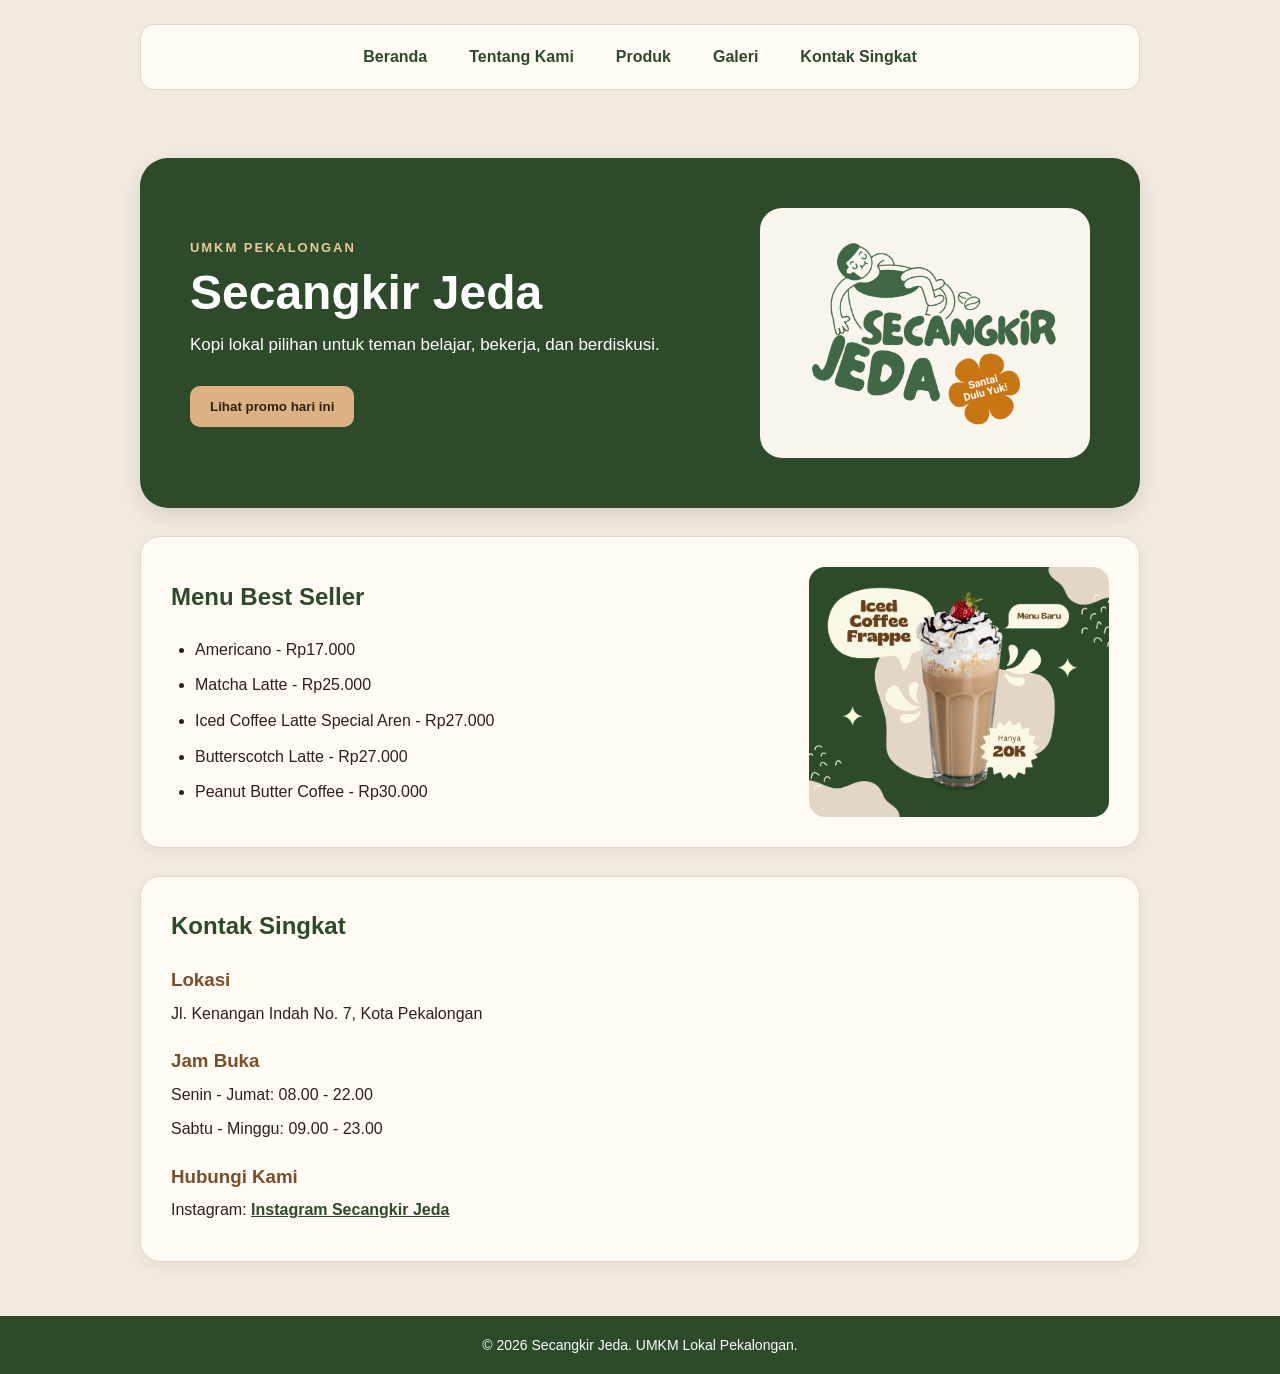
==== index.html @ 3f893637 "feat: tambah media dan katalog" ====
<!DOCTYPE html>
<html lang="id">
<head>
    <meta charset="UTF-8">
    <meta name="viewport" content="width=device-width, initial-scale=1">
    <title>Secangkir Jeda - Website UMKM</title>
    <link rel="stylesheet" href="css/style.css">
</head>

<body>

    <a class="skip-link" href="#main-content">Lewati ke konten utama
    </a>

    <header class="site-header">
        <div class="page">
            <nav class="navbar" aria-label="Navigasi utama">
                <a href="index.html">Beranda</a>
                <a href="tentang.html">Tentang Kami</a>
                <a href="produk.html">Produk</a>
                <a href="galeri.html">Galeri</a>
                <a href="#kontak">Kontak Singkat</a>
            </nav>
        </div>
    </header>

    <main id="main-content" class="page">

        <section class="hero" id="beranda">

            <div class="hero-content">
                <p class="eyebrow">UMKM Pekalongan</p>

                <h1>Secangkir Jeda</h1>

                <p>
                    Kopi lokal pilihan untuk teman belajar,
                    bekerja, dan berdiskusi.
                </p>

                <button id="promoButton" type="button">
                    Lihat promo hari ini
                </button>
            </div>

            <div class="hero-image">
                <img
                    src="assets/images/secangkir_jeda.png"
                    alt="Foto Secangkir Jeda"
                >
            </div>

        </section>


        <section class="products-section" aria-labelledby="produk-title">

            <article class="product-card">

                <div class="menu-content">

                    <h2 id="produk-title">
                        Menu Best Seller
                    </h2>

                    <ul class="products">
                        <li>Americano - Rp17.000</li>
                        <li>Matcha Latte - Rp25.000</li>
                        <li>Iced Coffee Latte Special Aren - Rp27.000</li>
                        <li>Butterscotch Latte - Rp27.000</li>
                        <li>Peanut Butter Coffee - Rp30.000</li>
                    </ul>

                </div>

                <img
                    src="assets/images/frappe.png"
                    alt="Menu minuman Secangkir Jeda"
                    class="menu-image"
                >

            </article>

        </section>

        <section
            class="contact-section"
            id="kontak"
            aria-labelledby="kontak-title"
        >

            <h2 id="kontak-title">
                Kontak Singkat
            </h2>

            <h3>Lokasi</h3>
            <p>
                Jl. Kenangan Indah No. 7, Kota Pekalongan
            </p>

            <h3>Jam Buka</h3>
            <p>
                Senin - Jumat: 08.00 - 22.00
            </p>
            <p>
                Sabtu - Minggu: 09.00 - 23.00
            </p>

            <h3>Hubungi Kami</h3>
            <p>
                Instagram:
                <a href="https://instagram.com/">
                    Instagram Secangkir Jeda
                </a>
            </p>

        </section>

    </main>

    <footer class="site-footer">
        <div class="page">
            <p>
                &copy; 2026 Secangkir Jeda. UMKM Lokal Pekalongan.
            </p>
        </div>
    </footer>

    <script src="js/script.js"></script>

</body>
</html>
---- css/style.css ----
body {
    margin: 0;
    color: #2f2118;
    background: #f3eadf;
    font-family: Arial, sans-serif;
    line-height: 1.6;
}

.page {
    max-width: 1000px;
    margin: 0 auto;
    padding: 24px;
}

.skip-link {
    position: absolute;
    top: -50px;
    left: 20px;
    z-index: 10;
    padding: 10px 16px;
    color: white;
    background: #2d4b2b;
    text-decoration: none;
    border-radius: 8px;
}

.skip-link:focus {
    top: 20px;
}

.site-header {
    padding-bottom: 20px;
}

.navbar {
    display: flex;
    justify-content: center;
    gap: 10px;
    padding: 10px;
    background: #fffaf3;
    border: 1px solid #e4d6c6;
    border-radius: 14px;
}

.navbar a {
    padding: 9px 16px;
    color: #2d4b2b;
    font-weight: bold;
    text-decoration: none;
    border-radius: 10px;
}

.navbar a:hover,
.navbar a:focus {
    color: white;
    background: #2d4b2b;
}

a:focus,
button:focus {
    outline: 3px solid #c79562;
    outline-offset: 3px;
}

.hero {
    display: flex;
    align-items: center;
    gap: 40px;
    padding: 50px;
    color: white;
    background: #2d4b2b;
    border-radius: 28px;
    box-shadow: 0 8px 20px rgba(47, 33, 24, 0.12);
}

.hero-content {
    flex: 1;
}

.eyebrow {
    margin: 0 0 8px;
    color: #e7c99e;
    font-size: 13px;
    font-weight: bold;
    letter-spacing: 0.15em;
    text-transform: uppercase;
}

.hero h1 {
    margin: 0 0 12px;
    font-size: 48px;
    line-height: 1.1;
}

.hero-content > p:not(.eyebrow) {
    margin: 0 0 28px;
    font-size: 17px;
}

.hero-image {
    flex: 0 0 330px;
}

.hero-image img {
    display: block;
    width: 100%;
    height: 250px;
    object-fit: cover;
    background: #f6f0e8;
    border-radius: 22px;
}

button {
    padding: 13px 20px;
    color: #2f2118;
    font-weight: bold;
    cursor: pointer;
    background: #dcb183;
    border: none;
    border-radius: 10px;
}

button:hover {
    background: #efd0a8;
}

.products-section,
.contact-section,
.about-section {
    margin-top: 28px;
    padding: 30px;
    background: #fffaf3;
    border: 1px solid #e4d6c6;
    border-radius: 20px;
    box-shadow: 0 5px 15px rgba(47, 33, 24, 0.06);
}

.products-section h2,
.contact-section h2,
.about-section h1,
.about-section h2 {
    margin-top: 0;
    color: #2d4b2b;
}

.product-card {
    display: grid;
    grid-template-columns: 1fr 300px;
    gap: 30px;
    align-items: center;
}

.menu-content {
    grid-column: 1;
}

.menu-image {
    grid-column: 2;
    width: 300px;
    height: 250px;
    object-fit: cover;
    border-radius: 16px;
}

.products {
    margin: 0;
    padding-left: 24px;
}

.products li {
    margin-bottom: 10px;
}

.products li:last-child {
    margin-bottom: 0;
}

.contact-section h3 {
    margin-top: 20px;
    margin-bottom: 6px;
    color: #7a4f2b;
}

.contact-section h3:first-of-type {
    margin-top: 0;
}

.contact-section p {
    margin: 0 0 8px;
}

.contact-section a {
    color: #2d4b2b;
    font-weight: bold;
}

.about-section p {
    max-width: 750px;
}

.about-section ul {
    padding-left: 24px;
}

.site-footer {
    margin-top: 30px;
    color: white;
    background: #2d4b2b;
}

.site-footer .page {
    padding-top: 18px;
    padding-bottom: 18px;
}

.site-footer p {
    margin: 0;
    text-align: center;
    font-size: 14px;
}


@media (max-width: 700px) {
    .page {
        padding: 16px;
    }

    .navbar {
        flex-direction: column;
    }

    .hero {
        flex-direction: column;
        align-items: stretch;
        padding: 30px;
    }

    .hero h1 {
        font-size: 38px;
    }

    .hero-image {
        flex: none;
    }

    .hero-image img {
        height: 220px;
    }

    .product-card {
        grid-template-columns: 1fr;
    }

    .menu-content,
    .menu-image {
        grid-column: 1;
    }

    .menu-image {
        width: 100%;
        max-width: 300px;
        height: 220px;
        margin: 0 auto;
    }
}

img {
    max-width: 100%;
    height: auto;
}

figure {
    margin: 0 0 24px;
}

figcaption {
    margin-top: 8px;
    color: #6b5b52;
}

table {
    width: 100%;
    border-collapse: collapse;
}

caption {
    margin-bottom: 8px;
    font-weight: 700;
    text-align: left;
}

th,
td {
    padding: 10px;
    text-align: left;
    border: 1px solid #dccbbc;
}

.products-section table {
    margin-top: 16px;
}

.products-section th {
    color: #2d4b2b;
    background: #f3eadf;
}

.products-section td,
.products-section th {
    vertical-align: middle;
}

.gallery-section {
    margin-top: 28px;
    padding: 30px;
    background: #fffaf3;
    border: 1px solid #e4d6c6;
    border-radius: 20px;
    box-shadow: 0 5px 15px rgba(47, 33, 24, 0.06);
}

.gallery-section h2 {
    margin-top: 0;
    color: #2d4b2b;
}

.gallery-section figure {
    margin: 20px 0;
}

.gallery-section figcaption {
    color: #6b5b52;
}

.gallery-section audio {
    width: 100%;
    max-width: 500px;
}

.process-image {
    display: block;
    width: 300px;
    max-width: 100%;
    margin: 0 auto;
    border-radius: 16px;
}

.latte-image {
    display: block;
    width: 500px;
    max-width: 100%;
    border-radius: 16px;
    margin: 0 auto;
}
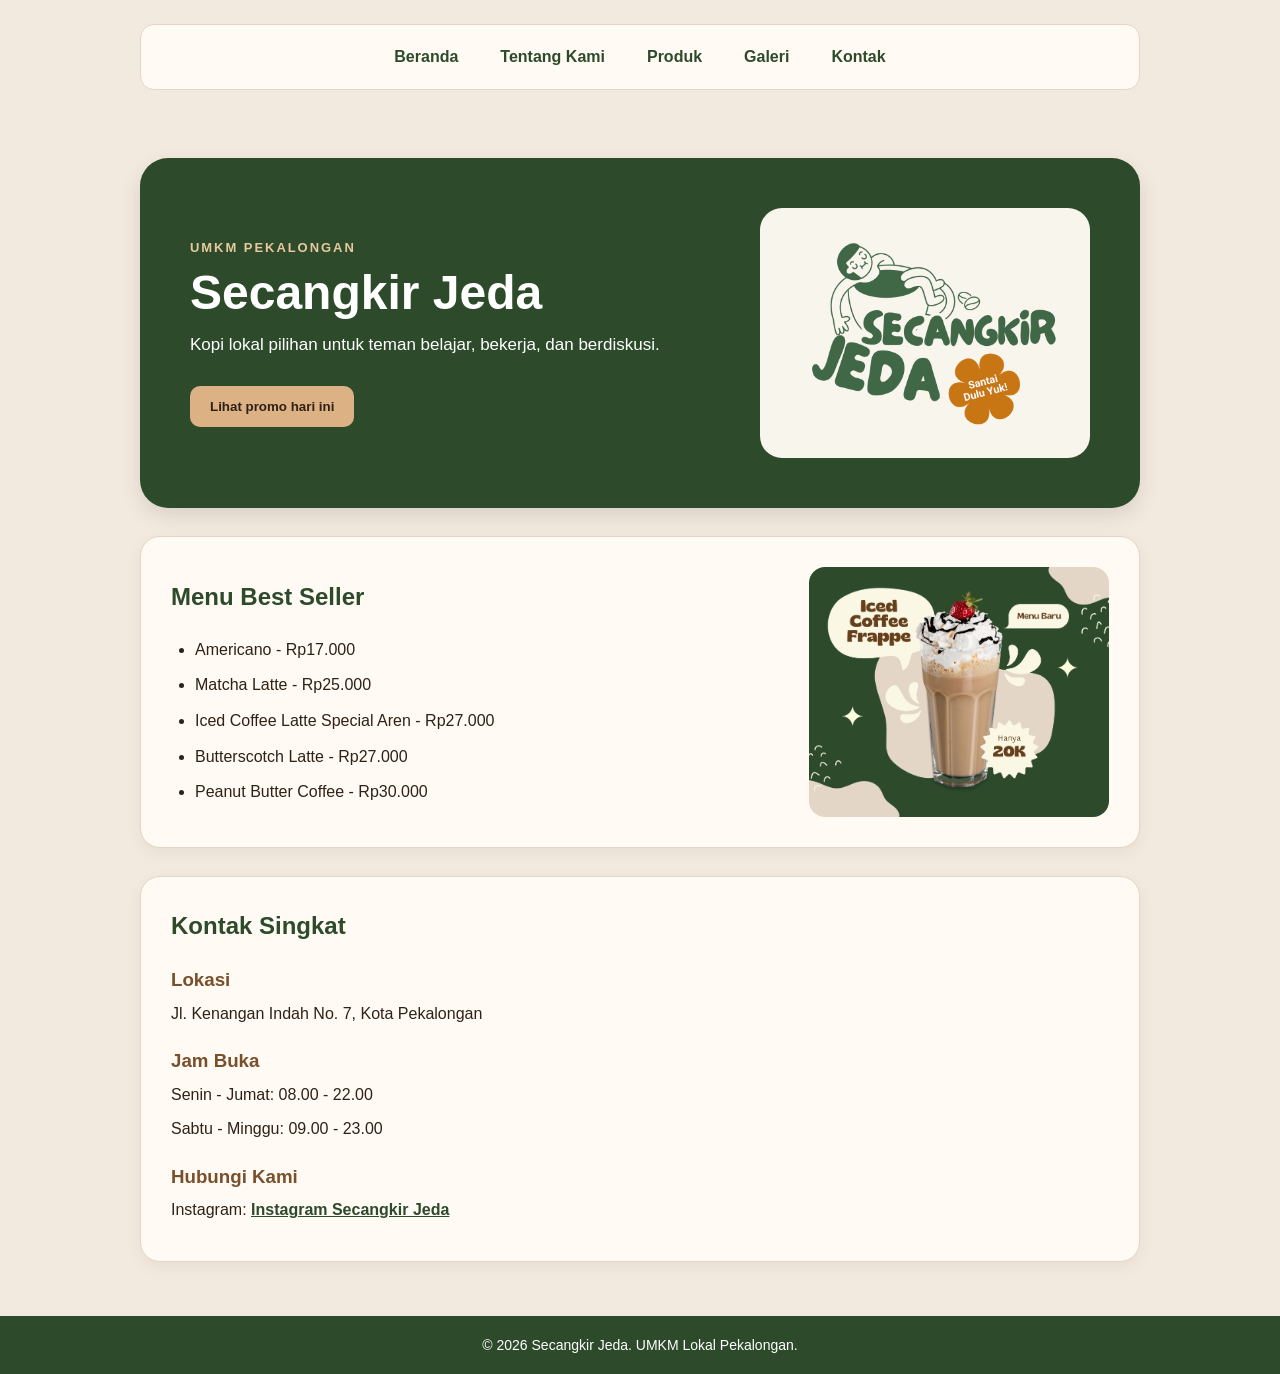
==== commit 5f7aa6e0: "set up deploy" ====
--- a/index.html
+++ b/index.html
@@ -19,7 +19,7 @@
                 <a href="tentang.html">Tentang Kami</a>
                 <a href="produk.html">Produk</a>
                 <a href="galeri.html">Galeri</a>
-                <a href="#kontak">Kontak Singkat</a>
+                <a href="kontak.html">Kontak</a>
             </nav>
         </div>
     </header>
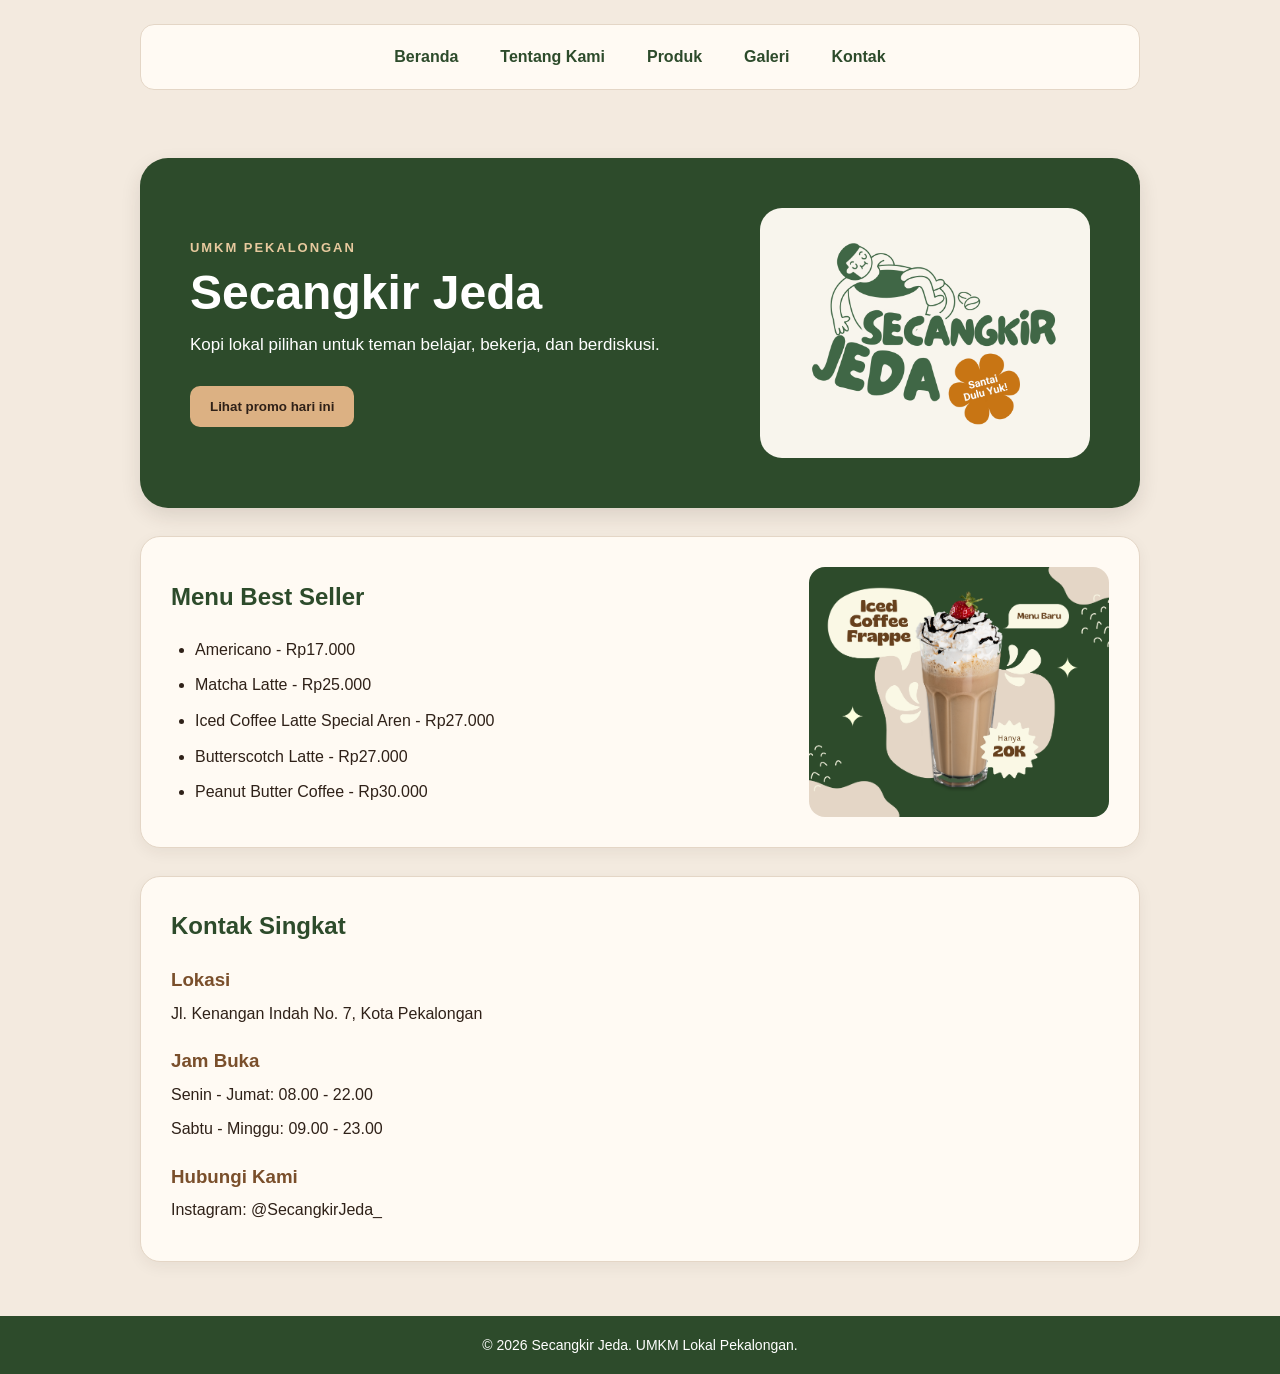
==== commit 837bd8cb: "feat: tambah form kontak aksesibel dan preview" ====
--- a/index.html
+++ b/index.html
@@ -14,7 +14,7 @@
 
     <header class="site-header">
         <div class="page">
-            <nav class="navbar" aria-label="Navigasi utama">
+            <nav class="nav" aria-label="Navigasi utama">
                 <a href="index.html">Beranda</a>
                 <a href="tentang.html">Tentang Kami</a>
                 <a href="produk.html">Produk</a>
@@ -108,10 +108,8 @@
 
             <h3>Hubungi Kami</h3>
             <p>
-                Instagram:
-                <a href="https://instagram.com/">
-                    Instagram Secangkir Jeda
-                </a>
+                Instagram: @SecangkirJeda_
+               
             </p>
 
         </section>
--- a/css/style.css
+++ b/css/style.css
@@ -32,7 +32,7 @@
     padding-bottom: 20px;
 }
 
-.navbar {
+.nav {
     display: flex;
     justify-content: center;
     gap: 10px;
@@ -42,7 +42,7 @@
     border-radius: 14px;
 }
 
-.navbar a {
+.nav a {
     padding: 9px 16px;
     color: #2d4b2b;
     font-weight: bold;
@@ -50,16 +50,10 @@
     border-radius: 10px;
 }
 
-.navbar a:hover,
-.navbar a:focus {
+.nav a:hover,
+.nav a:focus {
     color: white;
     background: #2d4b2b;
-}
-
-a:focus,
-button:focus {
-    outline: 3px solid #c79562;
-    outline-offset: 3px;
 }
 
 .hero {
@@ -351,4 +345,9 @@
     max-width: 100%;
     border-radius: 16px;
     margin: 0 auto;
-}+}
+
+.field { margin-bottom: 16px; }
+.field label { display: block; margin-bottom: 6px; }
+fieldset { margin: 0 0 16px; }
+#preview-form { padding: 16px; white-space: pre-wrap; background: white; border: 1px solid #dccbbc; }
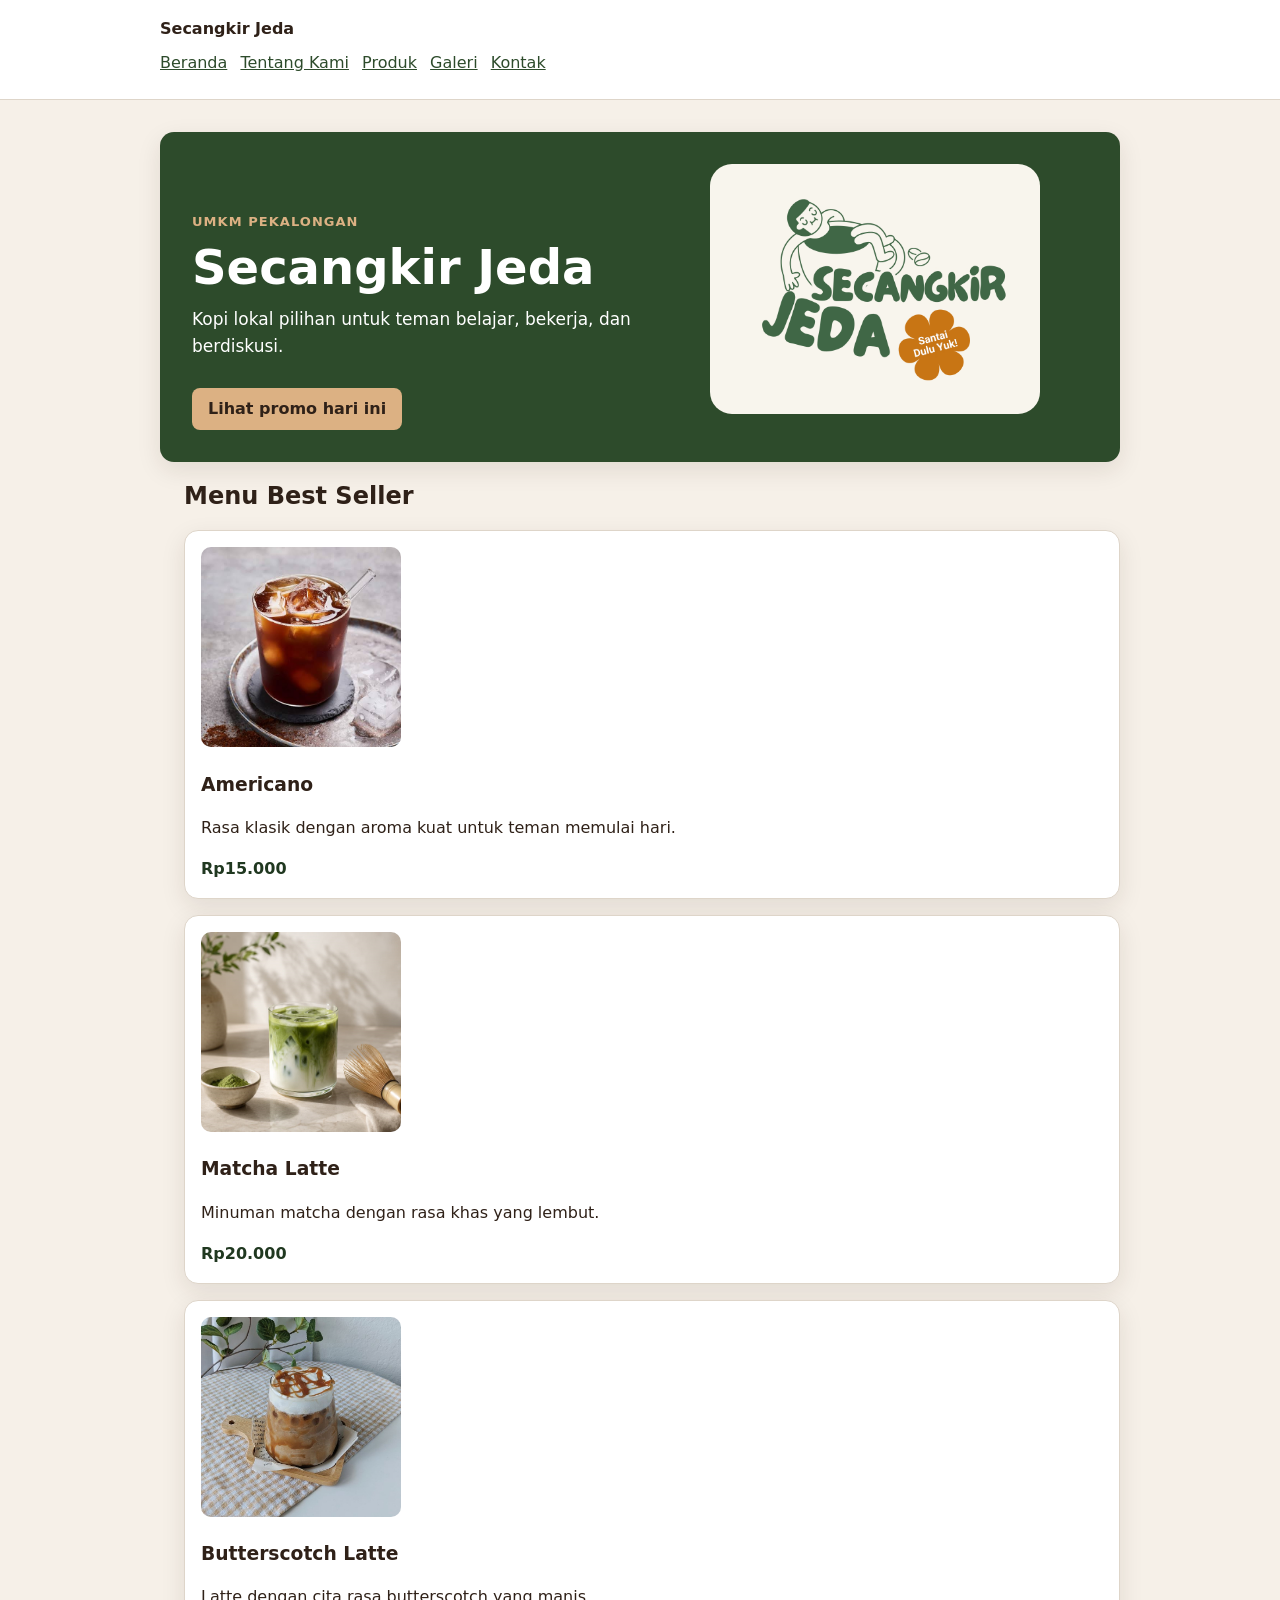
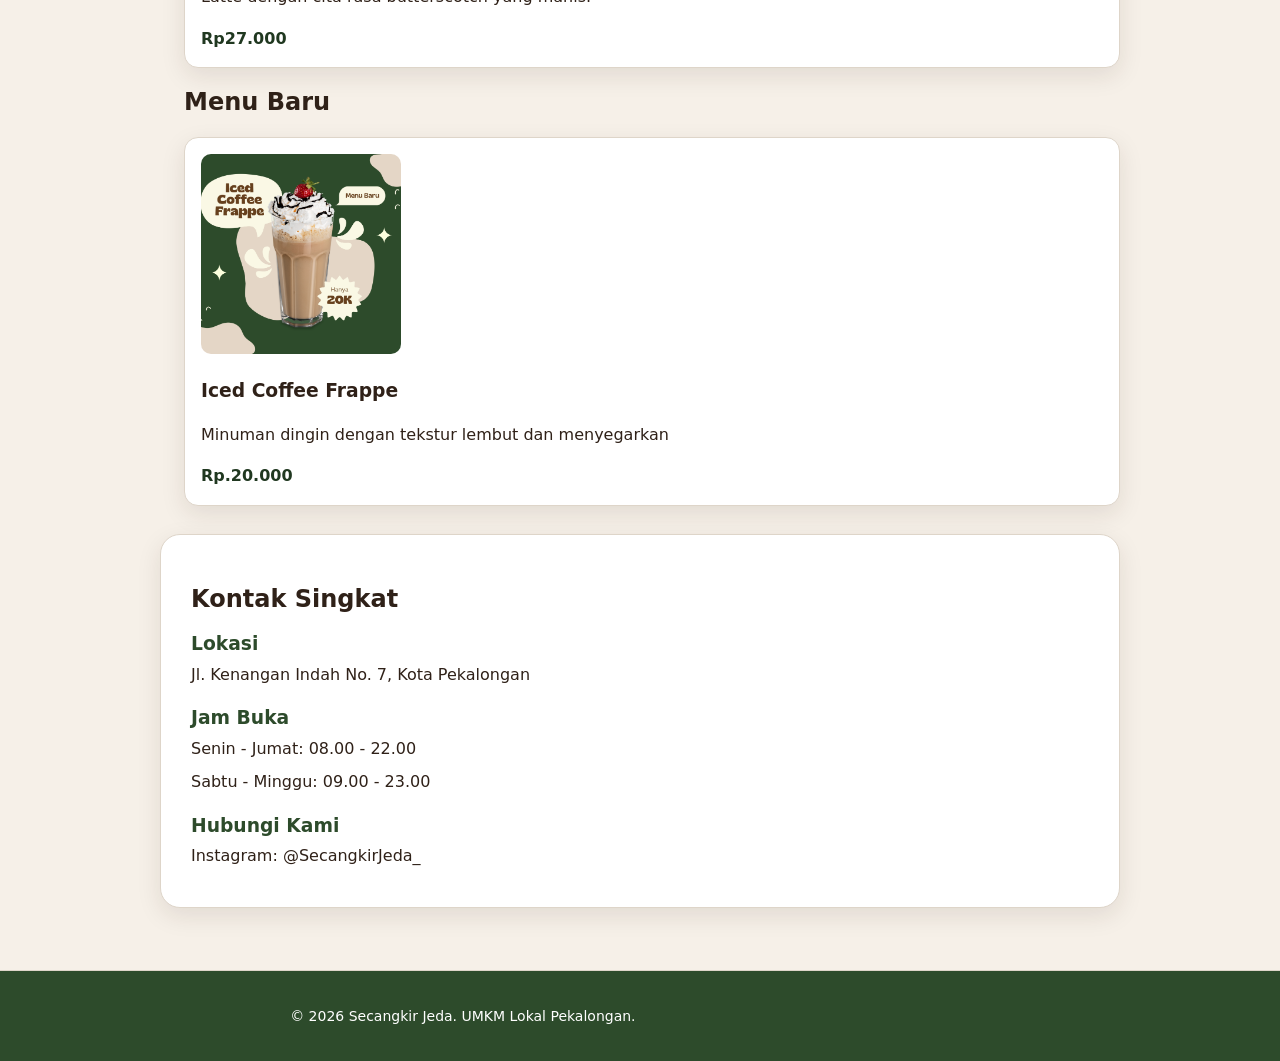
==== commit 94110be3: "feat: bangun fondasi css dan design token" ====
--- a/index.html
+++ b/index.html
@@ -8,20 +8,18 @@
 </head>
 
 <body>
-
-    <a class="skip-link" href="#main-content">Lewati ke konten utama
-    </a>
-
+    <a class="skip-link" href="#main-content">Lewati ke konten utama</a>
     <header class="site-header">
-        <div class="page">
-            <nav class="nav" aria-label="Navigasi utama">
-                <a href="index.html">Beranda</a>
-                <a href="tentang.html">Tentang Kami</a>
-                <a href="produk.html">Produk</a>
-                <a href="galeri.html">Galeri</a>
-                <a href="kontak.html">Kontak</a>
-            </nav>
-        </div>
+        <nav class="nav" aria-label="Navigasi utama">
+            <a class="brand" href="index.html">Secangkir Jeda</a>
+            <ul>
+                <li><a href="index.html">Beranda</a></li>
+                <li><a href="tentang.html">Tentang Kami</a></li>
+                <li><a href="produk.html">Produk</a></li>
+                <li><a href="galeri.html">Galeri</a></li>
+                <li><a href="kontak.html">Kontak</a></li>
+            </ul>
+        </nav>
     </header>
 
     <main id="main-content" class="page">
@@ -31,7 +29,7 @@
             <div class="hero-content">
                 <p class="eyebrow">UMKM Pekalongan</p>
 
-                <h1>Secangkir Jeda</h1>
+                <h1 id="hero-title">Secangkir Jeda</h1>
 
                 <p>
                     Kopi lokal pilihan untuk teman belajar,
@@ -53,34 +51,43 @@
         </section>
 
 
-        <section class="products-section" aria-labelledby="produk-title">
+   
+        <section class="products" aria-label="Menu Best Seller">
+            <h2>Menu Best Seller</h2>
+                <div class="product-list">
+                    <article class="product-card">
+                        <img src="assets/images/americano.jpeg" alt="Americano">
+                        <h3>Americano</h3>
+                        <p>Rasa klasik dengan aroma kuat untuk teman memulai hari.</p>
+                        <span class="price">Rp15.000</span>
+                    </article>
 
-            <article class="product-card">
+                    <article class="product-card">
+                        <img src="assets/images/matcha.jpg" alt="Matcha Latte">
+                        <h3>Matcha Latte</h3>
+                        <p>Minuman matcha dengan rasa khas yang lembut.</p>
+                        <span class="price">Rp20.000</span>
+                    </article>
 
-                <div class="menu-content">
+                    <article class="product-card">
+                        <img src="assets/images/butterscotch.jpeg" alt="Butterscotch Latte">
+                        <h3>Butterscotch Latte</h3>
+                        <p>Latte dengan cita rasa butterscotch yang manis.</p>
+                        <span class="price">Rp27.000</span>
+                    </article>
+                </div>
+        </section>
 
-                    <h2 id="produk-title">
-                        Menu Best Seller
-                    </h2>
-
-                    <ul class="products">
-                        <li>Americano - Rp17.000</li>
-                        <li>Matcha Latte - Rp25.000</li>
-                        <li>Iced Coffee Latte Special Aren - Rp27.000</li>
-                        <li>Butterscotch Latte - Rp27.000</li>
-                        <li>Peanut Butter Coffee - Rp30.000</li>
-                    </ul>
-
-                </div>
-
-                <img
-                    src="assets/images/frappe.png"
-                    alt="Menu minuman Secangkir Jeda"
-                    class="menu-image"
-                >
-
-            </article>
-
+        <section class="products" aria-label="Menu Baru">
+            <h2>Menu Baru</h2>
+            <div class="product-list">
+                <article class="product-card">
+                    <img src="assets/images/frappe.png" alt="Frappe">
+                    <h3>Iced Coffee Frappe</h3>
+                    <p>Minuman dingin dengan tekstur lembut dan menyegarkan</p>
+                    <span class="price">Rp.20.000</span>
+                </article>
+            </div>
         </section>
 
         <section
--- a/css/style.css
+++ b/css/style.css
@@ -1,74 +1,69 @@
+:root {
+  --color-primary: #2d4b2b;
+  --color-primary-strong: #203820;
+  --color-text: #2f2118;
+  --color-muted: #756b60;
+  --color-surface: #ffffff;
+  --color-surface-soft: #f6f0e8;
+  --color-border: #ded5c9;
+  --color-focus: #dcb183;
+  --space-1: 0.5rem;
+  --space-2: 0.5rem;
+  --space-3: 1rem;
+  --space-4: 0.5rem;
+  --space-5: 2rem;
+  --radius-sm: 0.5rem;
+  --radius-md: 0.875rem;
+  --shadow-card: 0 0.5rem 1.5rem rgb(47 33 24 / 0.1);
+}
+
+*,
+*::before,
+*::after {
+  box-sizing: border-box;
+}
+
+html { color-scheme: light; }
+
 body {
-    margin: 0;
-    color: #2f2118;
-    background: #f3eadf;
-    font-family: Arial, sans-serif;
-    line-height: 1.6;
-}
-
-.page {
-    max-width: 1000px;
-    margin: 0 auto;
-    padding: 24px;
-}
+  margin: 0;
+  color: var(--color-text);
+  background: var(--color-surface-soft);
+  font-family: system-ui, -apple-system, BlinkMacSystemFont, "Segoe UI", sans-serif;
+  font-size: 1rem;
+  line-height: 1.6;
+}
+
+img { max-width: 100%; height: auto; }
+a { color: var(--color-primary); }
+a:hover { color: var(--color-primary-strong); }
+:focus-visible { outline: 3px solid var(--color-focus); outline-offset: 3px; }
+
 
 .skip-link {
-    position: absolute;
-    top: -50px;
-    left: 20px;
-    z-index: 10;
-    padding: 10px 16px;
-    color: white;
-    background: #2d4b2b;
-    text-decoration: none;
-    border-radius: 8px;
-}
-
-.skip-link:focus {
-    top: 20px;
-}
-
-.site-header {
-    padding-bottom: 20px;
-}
-
-.nav {
-    display: flex;
-    justify-content: center;
-    gap: 10px;
-    padding: 10px;
-    background: #fffaf3;
-    border: 1px solid #e4d6c6;
-    border-radius: 14px;
-}
-
-.nav a {
-    padding: 9px 16px;
-    color: #2d4b2b;
-    font-weight: bold;
-    text-decoration: none;
-    border-radius: 10px;
-}
-
-.nav a:hover,
-.nav a:focus {
-    color: white;
-    background: #2d4b2b;
-}
+  position: absolute;
+  top: -5rem;
+  left: var(--space-3);
+  padding: var(--space-2) var(--space-3);
+  color: var(--color-surface);
+  background: var(--color-text);
+}
+.skip-link:focus { top: var(--space-3); }
+
 
 .hero {
-    display: flex;
-    align-items: center;
-    gap: 40px;
     padding: 50px;
     color: white;
-    background: #2d4b2b;
+    background: var(--color-primary);
     border-radius: 28px;
-    box-shadow: 0 8px 20px rgba(47, 33, 24, 0.12);
+    box-shadow: var(--shadow-card);
 }
 
 .hero-content {
-    flex: 1;
+    display: inline-block;
+    width: 55%;
+    margin-right: 20px;
+    font-size: 1rem;
 }
 
 .eyebrow {
@@ -92,7 +87,8 @@
 }
 
 .hero-image {
-    flex: 0 0 330px;
+    display: inline-block;
+    width: 330px;
 }
 
 .hero-image img {
@@ -118,61 +114,163 @@
     background: #efd0a8;
 }
 
+.site-header,
+.site-footer {
+  padding: var(--space-3) var(--space-4);
+  background: var(--color-surface);
+  border-bottom: 1px solid var(--color-border);
+}
+.site-footer {
+  margin-top: var(--space-5);
+  color: var(--color-muted);
+  text-align: center;
+  border-top: 1px solid var(--color-border);
+  border-bottom: 0;
+}
+.nav,
+.page { width: min(100% - 2rem, 60rem); margin-inline: auto; }
+.brand {
+  display: inline-block;
+  margin-bottom: var(--space-2);
+  color: var(--color-text);
+  font-weight: 800;
+  text-decoration: none;
+}
+.nav ul { padding: 0; margin: 0; list-style: none; }
+.nav li { display: inline-block; margin: 0 var(--space-2) var(--space-1) 0; }
+.nav a[aria-current="page"] {
+  padding: var(--space-1) var(--space-2);
+  color: var(--color-primary-strong);
+  font-weight: 700;
+  text-decoration: none;
+  background: var(--color-focus);
+  border-radius: var(--radius-sm);
+}
+.page { padding-block: var(--space-5); }
+
+button:focus-visible { outline: 3px solid #dcb183; outline-offset: 3px; }
+
+.hero {
+  padding: var(--space-5);
+  color: var(--color-surface);
+  background: var(--color-primary);
+  border-radius: var(--radius-md);
+}
+
+h1,
+h2,
+h3 { line-height: 1.2; text-wrap: balance; }
+h1 { font-size: clamp(2rem, 6vw, 3rem); }
+p,
+li { max-width: 68ch; }
+.eyebrow { color: var(--color-primary); font-weight: 800; letter-spacing: 0.08em; text-transform: uppercase; }
+.hero .eyebrow { color: var(--color-focus)}
+.price { color: var(--color-primary-strong); font-weight: 800; }
+
+.button,
+button {
+  display: inline-block;
+  padding: var(--space-2) var(--space-3);
+  color: var(--color-surface);
+  font: inherit;
+  font-weight: 700;
+  text-decoration: none;
+  cursor: pointer;
+  background: var(--color-primary);
+  border: 0;
+  border-radius: var(--radius-sm);
+}
+
+.button:hover,
+button:hover { color: var(--color-surface); background: var(--color-primary-strong); }
+.hero button { color: var(--color-text); background: var(--color-focus); }
+.hero button:hover { color: var(--color-text); background: #fde68a; }
+
+.product-card,
+table,
+form {
+  margin-block: var(--space-3);
+  padding: var(--space-3);
+  background: var(--color-surface);
+  border: 1px solid var(--color-border);
+  border-radius: var(--radius-md);
+  box-shadow: var(--shadow-card);
+}
+
+.media-card {
+  padding: 0;
+  background: transparent;
+  border: none;
+  box-shadow: none;
+}
+
+figure { margin-inline: 0; }
+figcaption,
+caption { color: var(--color-muted); }
+table { width: 100%; border-collapse: collapse; border-radius: 0; }
+caption { margin-bottom: var(--space-2); font-weight: 700; text-align: left; }
+th,
+td { padding: var(--space-2); text-align: left; border: 1px solid var(--color-border); }
+th { background: var(--color-surface-soft); }
+
+.field { margin-bottom: var(--space-3); }
+.field label,
+legend { display: block; margin-bottom: var(--space-1); font-weight: 700; }
+.field input,
+.field select,
+.field textarea {
+  width: 100%;
+  padding: var(--space-2);
+  color: inherit;
+  font: inherit;
+  background: var(--color-surface);
+  border: 1px solid var(--color-border);
+  border-radius: var(--radius-sm);
+}
+input[type="radio"],
+input[type="checkbox"] { width: auto; }
+fieldset {
+  margin: 0 0 var(--space-3);
+  padding: var(--space-3);
+  border: 1px solid var(--color-border);
+  border-radius: var(--radius-sm);
+}
+audio { max-width: 100%; }
+#preview-form {
+  padding: var(--space-3);
+  white-space: pre-wrap;
+  background: var(--color-surface);
+  border: 1px solid var(--color-border);
+  border-radius: var(--radius-sm);
+}
+.product-card img {
+    width: 200px;
+    height: 200px;
+    object-fit: cover;
+    border-radius: 10px;
+}
+
+
+
+.products {
+    margin: 0;
+    padding-left: 24px;
+}
+
 .products-section,
 .contact-section,
 .about-section {
     margin-top: 28px;
     padding: 30px;
-    background: #fffaf3;
-    border: 1px solid #e4d6c6;
+    background: var(--color-surface);
+    border: 1px solid  var(--color-border);
     border-radius: 20px;
-    box-shadow: 0 5px 15px rgba(47, 33, 24, 0.06);
-}
-
-.products-section h2,
-.contact-section h2,
-.about-section h1,
-.about-section h2 {
-    margin-top: 0;
-    color: #2d4b2b;
-}
-
-.product-card {
-    display: grid;
-    grid-template-columns: 1fr 300px;
-    gap: 30px;
-    align-items: center;
-}
-
-.menu-content {
-    grid-column: 1;
-}
-
-.menu-image {
-    grid-column: 2;
-    width: 300px;
-    height: 250px;
-    object-fit: cover;
-    border-radius: 16px;
-}
-
-.products {
-    margin: 0;
-    padding-left: 24px;
-}
-
-.products li {
-    margin-bottom: 10px;
-}
-
-.products li:last-child {
-    margin-bottom: 0;
-}
-
+    box-shadow: var(--shadow-card);
+}
 .contact-section h3 {
     margin-top: 20px;
     margin-bottom: 6px;
-    color: #7a4f2b;
+    color: var(--color-primary);
 }
 
 .contact-section h3:first-of-type {
@@ -184,7 +282,7 @@
 }
 
 .contact-section a {
-    color: #2d4b2b;
+    color:  var(--color-primary);
     font-weight: bold;
 }
 
@@ -198,8 +296,8 @@
 
 .site-footer {
     margin-top: 30px;
-    color: white;
-    background: #2d4b2b;
+    color: var(--color-surface);
+    background: var(--color-primary);
 }
 
 .site-footer .page {
@@ -213,51 +311,6 @@
     font-size: 14px;
 }
 
-
-@media (max-width: 700px) {
-    .page {
-        padding: 16px;
-    }
-
-    .navbar {
-        flex-direction: column;
-    }
-
-    .hero {
-        flex-direction: column;
-        align-items: stretch;
-        padding: 30px;
-    }
-
-    .hero h1 {
-        font-size: 38px;
-    }
-
-    .hero-image {
-        flex: none;
-    }
-
-    .hero-image img {
-        height: 220px;
-    }
-
-    .product-card {
-        grid-template-columns: 1fr;
-    }
-
-    .menu-content,
-    .menu-image {
-        grid-column: 1;
-    }
-
-    .menu-image {
-        width: 100%;
-        max-width: 300px;
-        height: 220px;
-        margin: 0 auto;
-    }
-}
-
 img {
     max-width: 100%;
     height: auto;
@@ -269,7 +322,7 @@
 
 figcaption {
     margin-top: 8px;
-    color: #6b5b52;
+    color: var(--color-muted);
 }
 
 table {
@@ -287,7 +340,7 @@
 td {
     padding: 10px;
     text-align: left;
-    border: 1px solid #dccbbc;
+    border: 1px solid var(--color-border);
 }
 
 .products-section table {
@@ -295,8 +348,8 @@
 }
 
 .products-section th {
-    color: #2d4b2b;
-    background: #f3eadf;
+    color: var(--color-primary);
+    background: var(--color-surface-soft);
 }
 
 .products-section td,
@@ -307,15 +360,15 @@
 .gallery-section {
     margin-top: 28px;
     padding: 30px;
-    background: #fffaf3;
-    border: 1px solid #e4d6c6;
+    background: var(--color-surface);
+    border: 1px solid var(--color-border);
     border-radius: 20px;
-    box-shadow: 0 5px 15px rgba(47, 33, 24, 0.06);
+    box-shadow: var(--shadow-card);
 }
 
 .gallery-section h2 {
     margin-top: 0;
-    color: #2d4b2b;
+    color: var(--color-primary);
 }
 
 .gallery-section figure {
@@ -323,7 +376,7 @@
 }
 
 .gallery-section figcaption {
-    color: #6b5b52;
+    color: var(--color-muted);
 }
 
 .gallery-section audio {
@@ -345,9 +398,4 @@
     max-width: 100%;
     border-radius: 16px;
     margin: 0 auto;
-}
-
-.field { margin-bottom: 16px; }
-.field label { display: block; margin-bottom: 6px; }
-fieldset { margin: 0 0 16px; }
-#preview-form { padding: 16px; white-space: pre-wrap; background: white; border: 1px solid #dccbbc; }+}
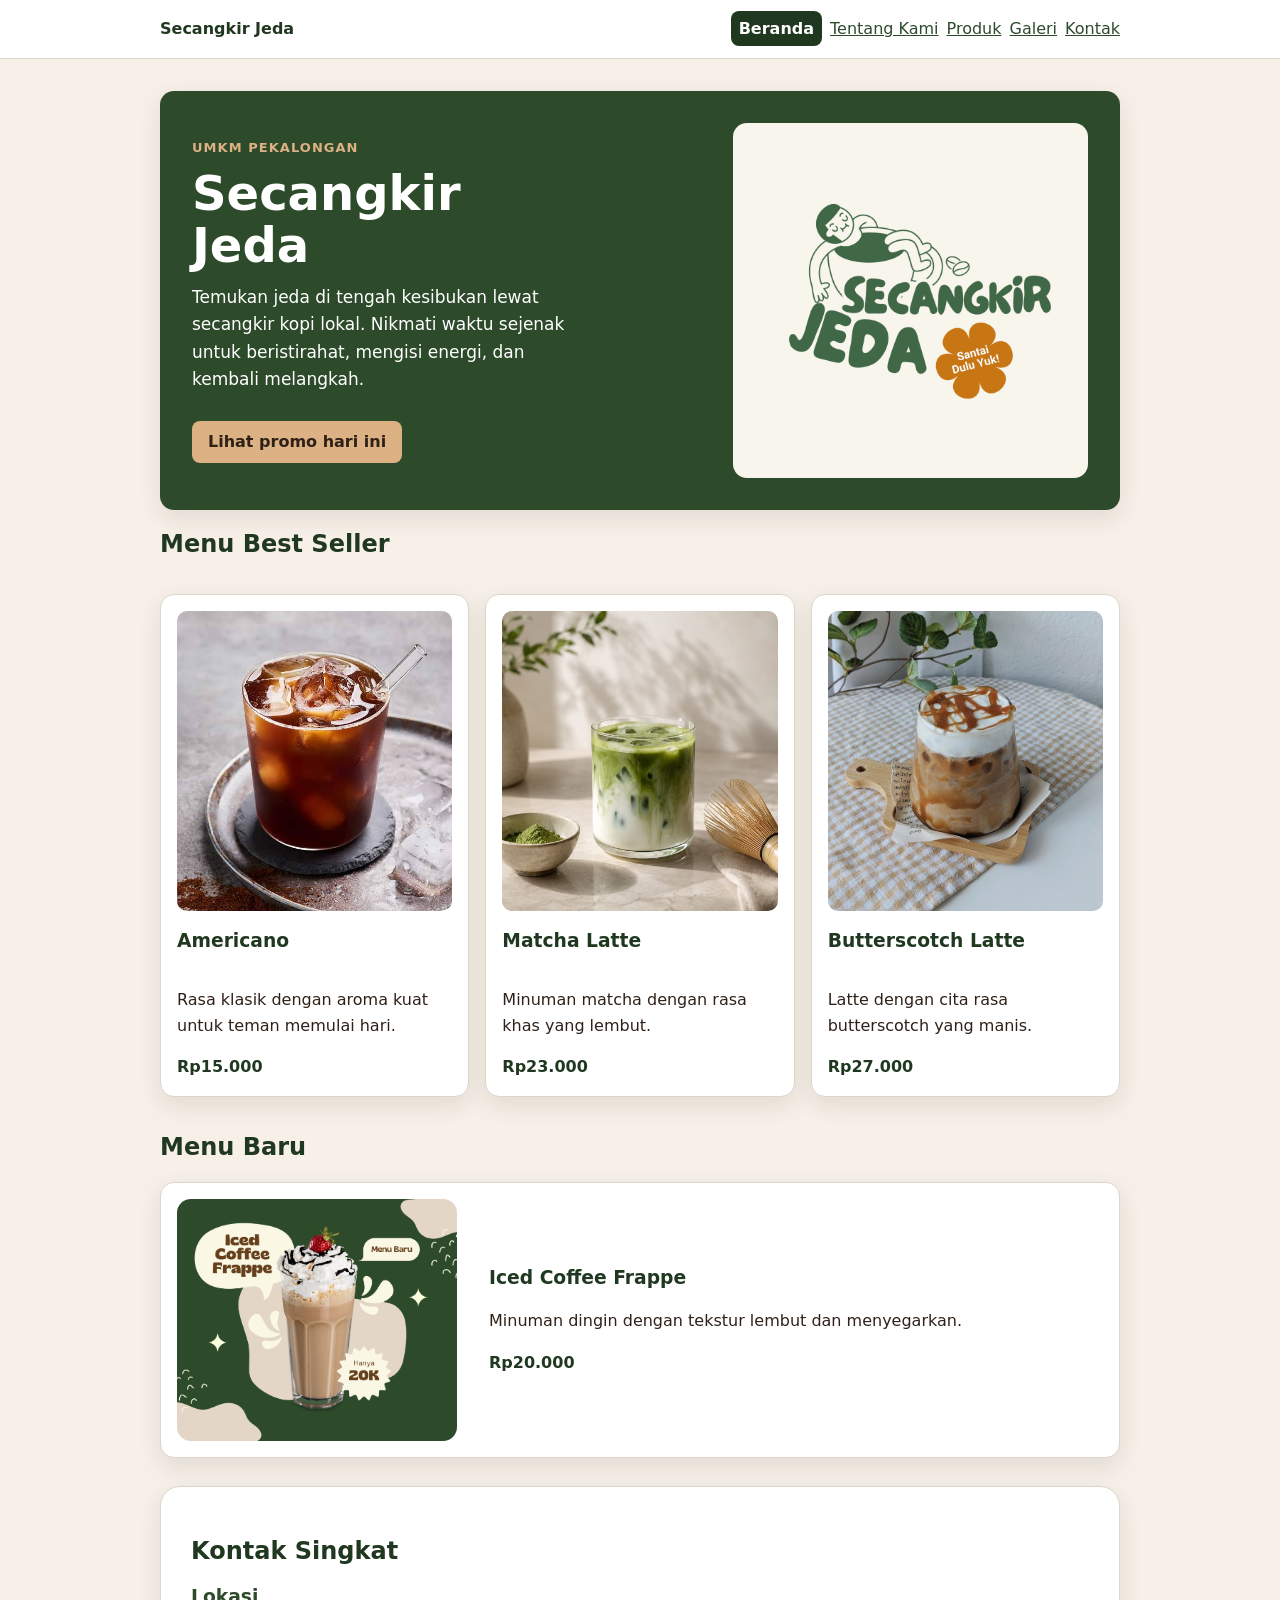
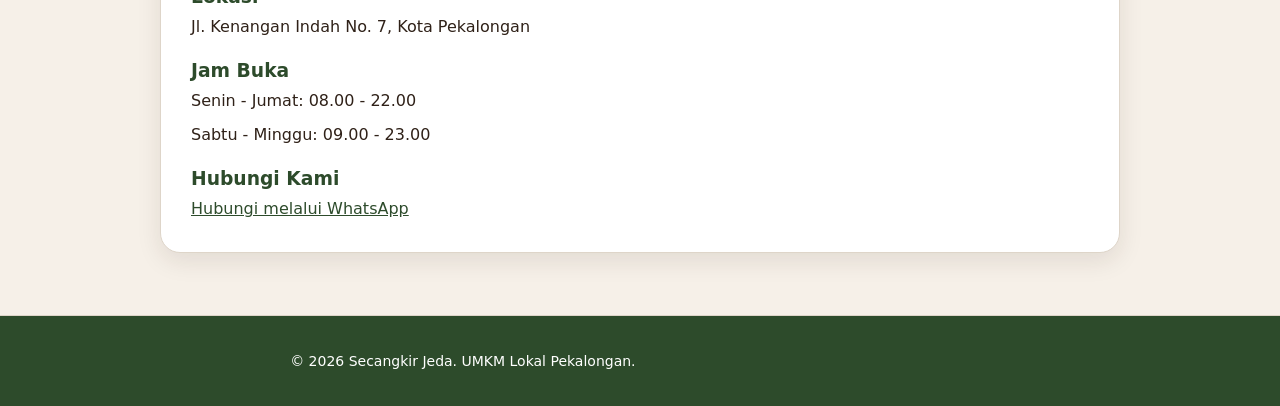
==== commit 87857c29: "feat: bangun layout flexbox dan grid" ====
--- a/index.html
+++ b/index.html
@@ -13,7 +13,7 @@
         <nav class="nav" aria-label="Navigasi utama">
             <a class="brand" href="index.html">Secangkir Jeda</a>
             <ul>
-                <li><a href="index.html">Beranda</a></li>
+                <li><a aria-current="page" href="index.html">Beranda</a></li>
                 <li><a href="tentang.html">Tentang Kami</a></li>
                 <li><a href="produk.html">Produk</a></li>
                 <li><a href="galeri.html">Galeri</a></li>
@@ -23,38 +23,22 @@
     </header>
 
     <main id="main-content" class="page">
-
-        <section class="hero" id="beranda">
-
+        <section class="hero" aria-labelledby="hero-title">
             <div class="hero-content">
                 <p class="eyebrow">UMKM Pekalongan</p>
-
                 <h1 id="hero-title">Secangkir Jeda</h1>
-
-                <p>
-                    Kopi lokal pilihan untuk teman belajar,
-                    bekerja, dan berdiskusi.
+                <p>Temukan jeda di tengah kesibukan lewat secangkir kopi lokal. Nikmati waktu sejenak untuk beristirahat, mengisi energi, dan kembali melangkah.
                 </p>
-
-                <button id="promoButton" type="button">
-                    Lihat promo hari ini
+                <button id="promoButton" type="button">Lihat promo hari ini
                 </button>
             </div>
-
-            <div class="hero-image">
-                <img
-                    src="assets/images/secangkir_jeda.png"
-                    alt="Foto Secangkir Jeda"
-                >
-            </div>
-
+             </div>
+            <img class="hero-image" src="assets/images/secangkir_jeda.png" alt="Etalase Kopi Nusa berisi kemasan kopi lokal" />
         </section>
 
-
-   
         <section class="products" aria-label="Menu Best Seller">
             <h2>Menu Best Seller</h2>
-                <div class="product-list">
+                <div class="product-grid">
                     <article class="product-card">
                         <img src="assets/images/americano.jpeg" alt="Americano">
                         <h3>Americano</h3>
@@ -66,7 +50,7 @@
                         <img src="assets/images/matcha.jpg" alt="Matcha Latte">
                         <h3>Matcha Latte</h3>
                         <p>Minuman matcha dengan rasa khas yang lembut.</p>
-                        <span class="price">Rp20.000</span>
+                        <span class="price">Rp23.000</span>
                     </article>
 
                     <article class="product-card">
@@ -81,11 +65,13 @@
         <section class="products" aria-label="Menu Baru">
             <h2>Menu Baru</h2>
             <div class="product-list">
-                <article class="product-card">
+                <article class="product-card frappe-card">
                     <img src="assets/images/frappe.png" alt="Frappe">
+                    <div>
                     <h3>Iced Coffee Frappe</h3>
-                    <p>Minuman dingin dengan tekstur lembut dan menyegarkan</p>
-                    <span class="price">Rp.20.000</span>
+                    <p>Minuman dingin dengan tekstur lembut dan menyegarkan.</p>
+                    <p class="price">Rp20.000</p>
+                    </div>
                 </article>
             </div>
         </section>
@@ -99,12 +85,10 @@
             <h2 id="kontak-title">
                 Kontak Singkat
             </h2>
-
             <h3>Lokasi</h3>
             <p>
                 Jl. Kenangan Indah No. 7, Kota Pekalongan
             </p>
-
             <h3>Jam Buka</h3>
             <p>
                 Senin - Jumat: 08.00 - 22.00
@@ -112,13 +96,8 @@
             <p>
                 Sabtu - Minggu: 09.00 - 23.00
             </p>
-
             <h3>Hubungi Kami</h3>
-            <p>
-                Instagram: @SecangkirJeda_
-               
-            </p>
-
+            <a href="https://wa.me/847584729843">Hubungi melalui WhatsApp</a>
         </section>
 
     </main>
--- a/css/style.css
+++ b/css/style.css
@@ -39,7 +39,6 @@
 a:hover { color: var(--color-primary-strong); }
 :focus-visible { outline: 3px solid var(--color-focus); outline-offset: 3px; }
 
-
 .skip-link {
   position: absolute;
   top: -5rem;
@@ -50,7 +49,6 @@
 }
 .skip-link:focus { top: var(--space-3); }
 
-
 .hero {
     padding: 50px;
     color: white;
@@ -61,7 +59,7 @@
 
 .hero-content {
     display: inline-block;
-    width: 55%;
+    width: 75%;
     margin-right: 20px;
     font-size: 1rem;
 }
@@ -79,6 +77,7 @@
     margin: 0 0 12px;
     font-size: 48px;
     line-height: 1.1;
+    color: white;
 }
 
 .hero-content > p:not(.eyebrow) {
@@ -132,7 +131,7 @@
 .brand {
   display: inline-block;
   margin-bottom: var(--space-2);
-  color: var(--color-text);
+  color: var(--color-primary-strong);
   font-weight: 800;
   text-decoration: none;
 }
@@ -140,10 +139,10 @@
 .nav li { display: inline-block; margin: 0 var(--space-2) var(--space-1) 0; }
 .nav a[aria-current="page"] {
   padding: var(--space-1) var(--space-2);
-  color: var(--color-primary-strong);
+  color: white;
   font-weight: 700;
   text-decoration: none;
-  background: var(--color-focus);
+  background: var(--color-primary-strong);
   border-radius: var(--radius-sm);
 }
 .page { padding-block: var(--space-5); }
@@ -159,7 +158,7 @@
 
 h1,
 h2,
-h3 { line-height: 1.2; text-wrap: balance; }
+h3 { line-height: 1.2; text-wrap: balance; color: var(--color-primary-strong); }
 h1 { font-size: clamp(2rem, 6vw, 3rem); }
 p,
 li { max-width: 68ch; }
@@ -243,18 +242,17 @@
   border: 1px solid var(--color-border);
   border-radius: var(--radius-sm);
 }
+
 .product-card img {
-    width: 200px;
-    height: 200px;
+    width: 300px;
+    height: 300px;
     object-fit: cover;
     border-radius: 10px;
 }
 
-
-
 .products {
     margin: 0;
-    padding-left: 24px;
+    padding: 0;
 }
 
 .products-section,
@@ -283,7 +281,6 @@
 
 .contact-section a {
     color:  var(--color-primary);
-    font-weight: bold;
 }
 
 .about-section p {
@@ -398,4 +395,100 @@
     max-width: 100%;
     border-radius: 16px;
     margin: 0 auto;
+}
+
+.nav {
+  display: flex;
+  gap: var(--space-3);
+  align-items: center;
+  justify-content: space-between;
+}
+.brand { margin-bottom: 0; }
+.nav ul { display: flex; gap: var(--space-2); flex-wrap: wrap; }
+.nav li { margin: 0; }
+
+.product-card { 
+    position: relative;
+    display: flex;
+    flex-direction: column;
+}
+.product-badge {
+    position: absolute;
+    top: -0.75rem;
+    left: var(--space-3);
+    align-self: flex-start;
+    padding: 0.25rem var(--space-3);
+    color: var(--color-surface);
+    font-size: 0.875rem;
+    font-weight: 800;
+    background: var(--color-primary);
+    border-radius: var(--radius-sm);
+}
+.card-actions {
+    display: flex;
+    gap: var(--space-2);
+    align-items: center;
+    flex-wrap: wrap;
+    margin-top: auto;
+}
+
+.hero {
+    display: grid;
+    grid-template-columns: 1.2fr 0.8fr;
+    gap: var(--space-4);
+    align-items: center;
+    
+}
+.hero-image { width: 100%; border-radius: var(--radius-md); }
+
+.product-grid,
+.gallery-grid {
+    display: grid;
+    grid-template-columns: repeat(3, minmax(0, 1fr));
+    gap: var(--space-3);
+}
+.gallery-grid { grid-template-columns: repeat(2, minmax(0, 1fr)); }
+
+.gallery-grid figure {
+    margin: 0;
+    padding: var(--space-3);
+    background: var(--color-surface);
+    border: 1px solid var(--color-border);
+    border-radius: var(--radius-md);
+    box-shadow: var(--shadow-card);
+}
+
+.gallery-grid img {
+    display: block;
+    width: 100%;
+    height: 300px;
+    object-fit: cover;
+    border-radius: var(--radius-md);
+}
+
+.frappe-card {
+  display: flex;
+  flex-direction: row;
+  align-items: center;
+  gap: var(--space-5);
+}
+
+.frappe-card img {
+  width: 280px;
+  height: auto;
+  border-radius: var(--radius-md);
+  flex-shrink: 0;
+}
+
+.frappe-badge {
+    position: absolute;
+    top: -0.75rem;
+    left: 50%;
+    transform: translateX(-50%);
+    padding: 0.25rem var(--space-3);
+    color: var(--color-surface);
+    font-size: 1rem;
+    font-weight: 800;
+    background: var(--color-primary);
+    border-radius: var(--radius-sm);
 }
